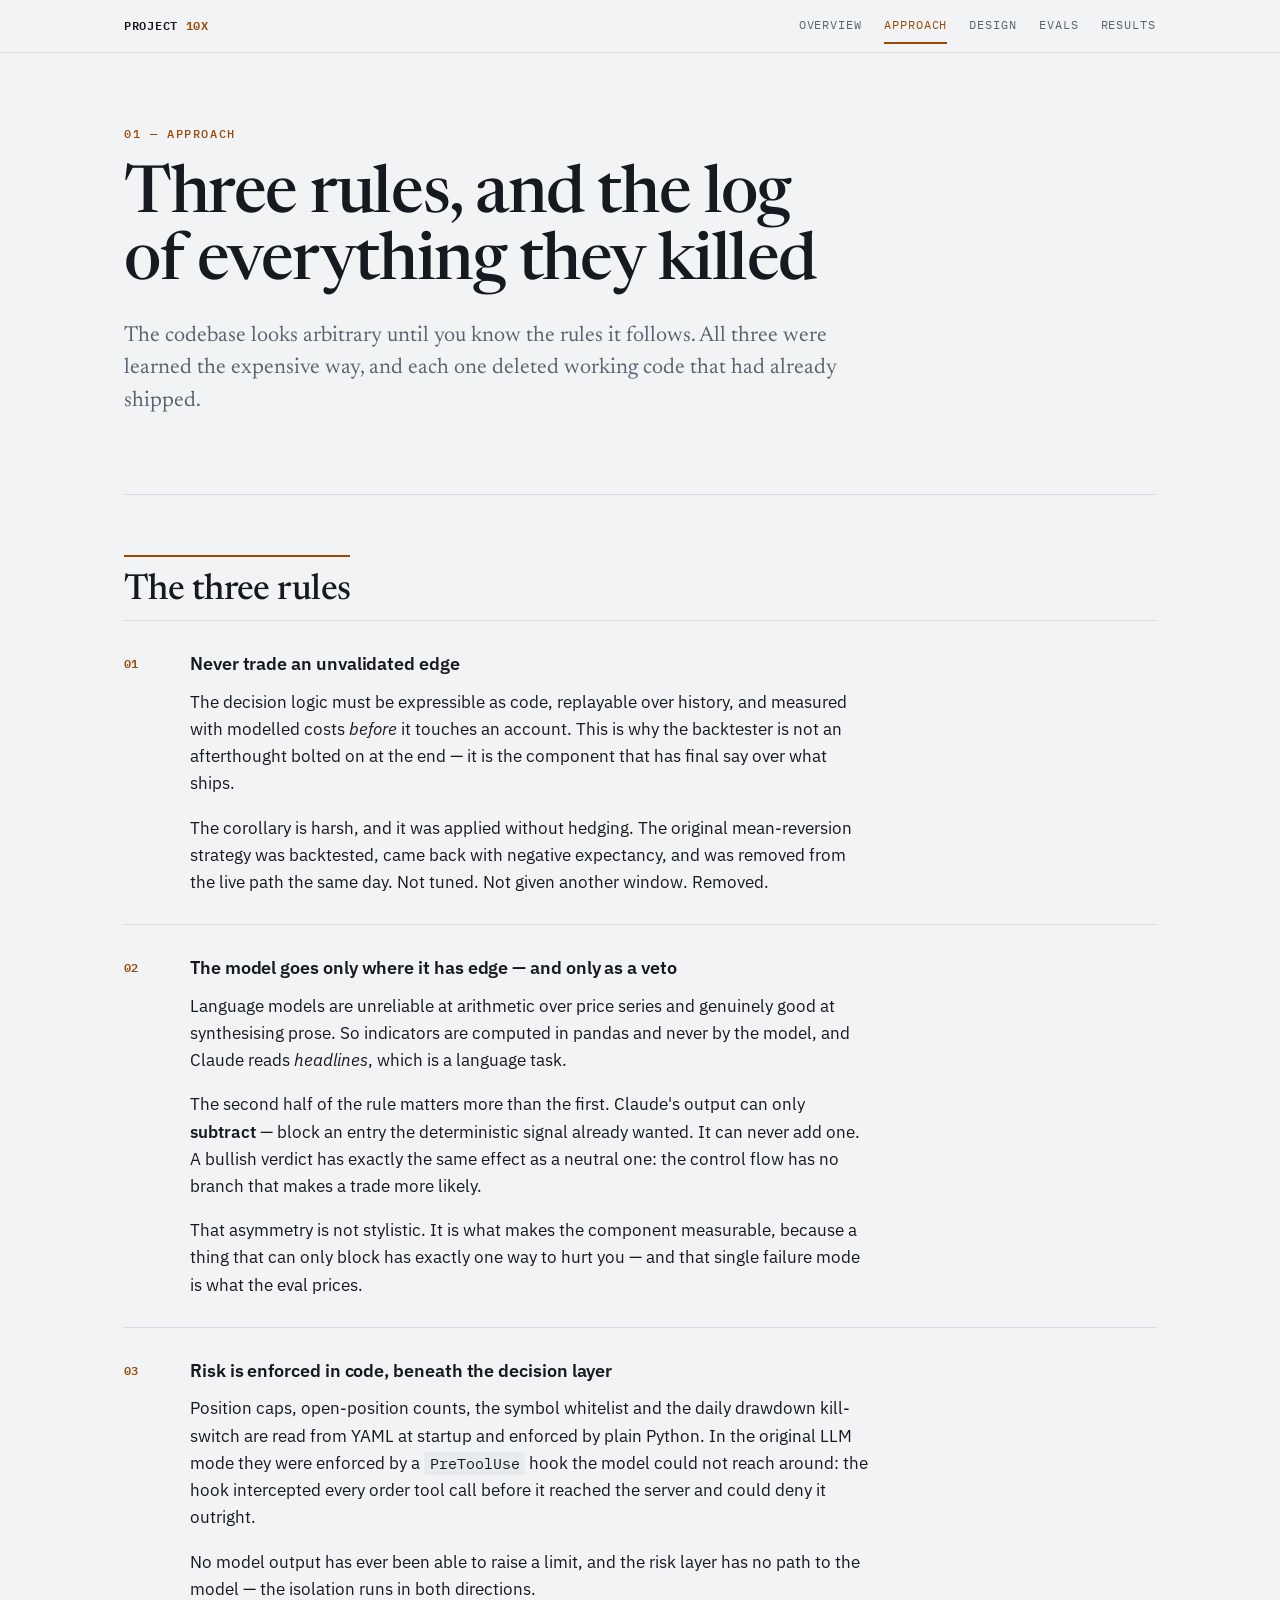
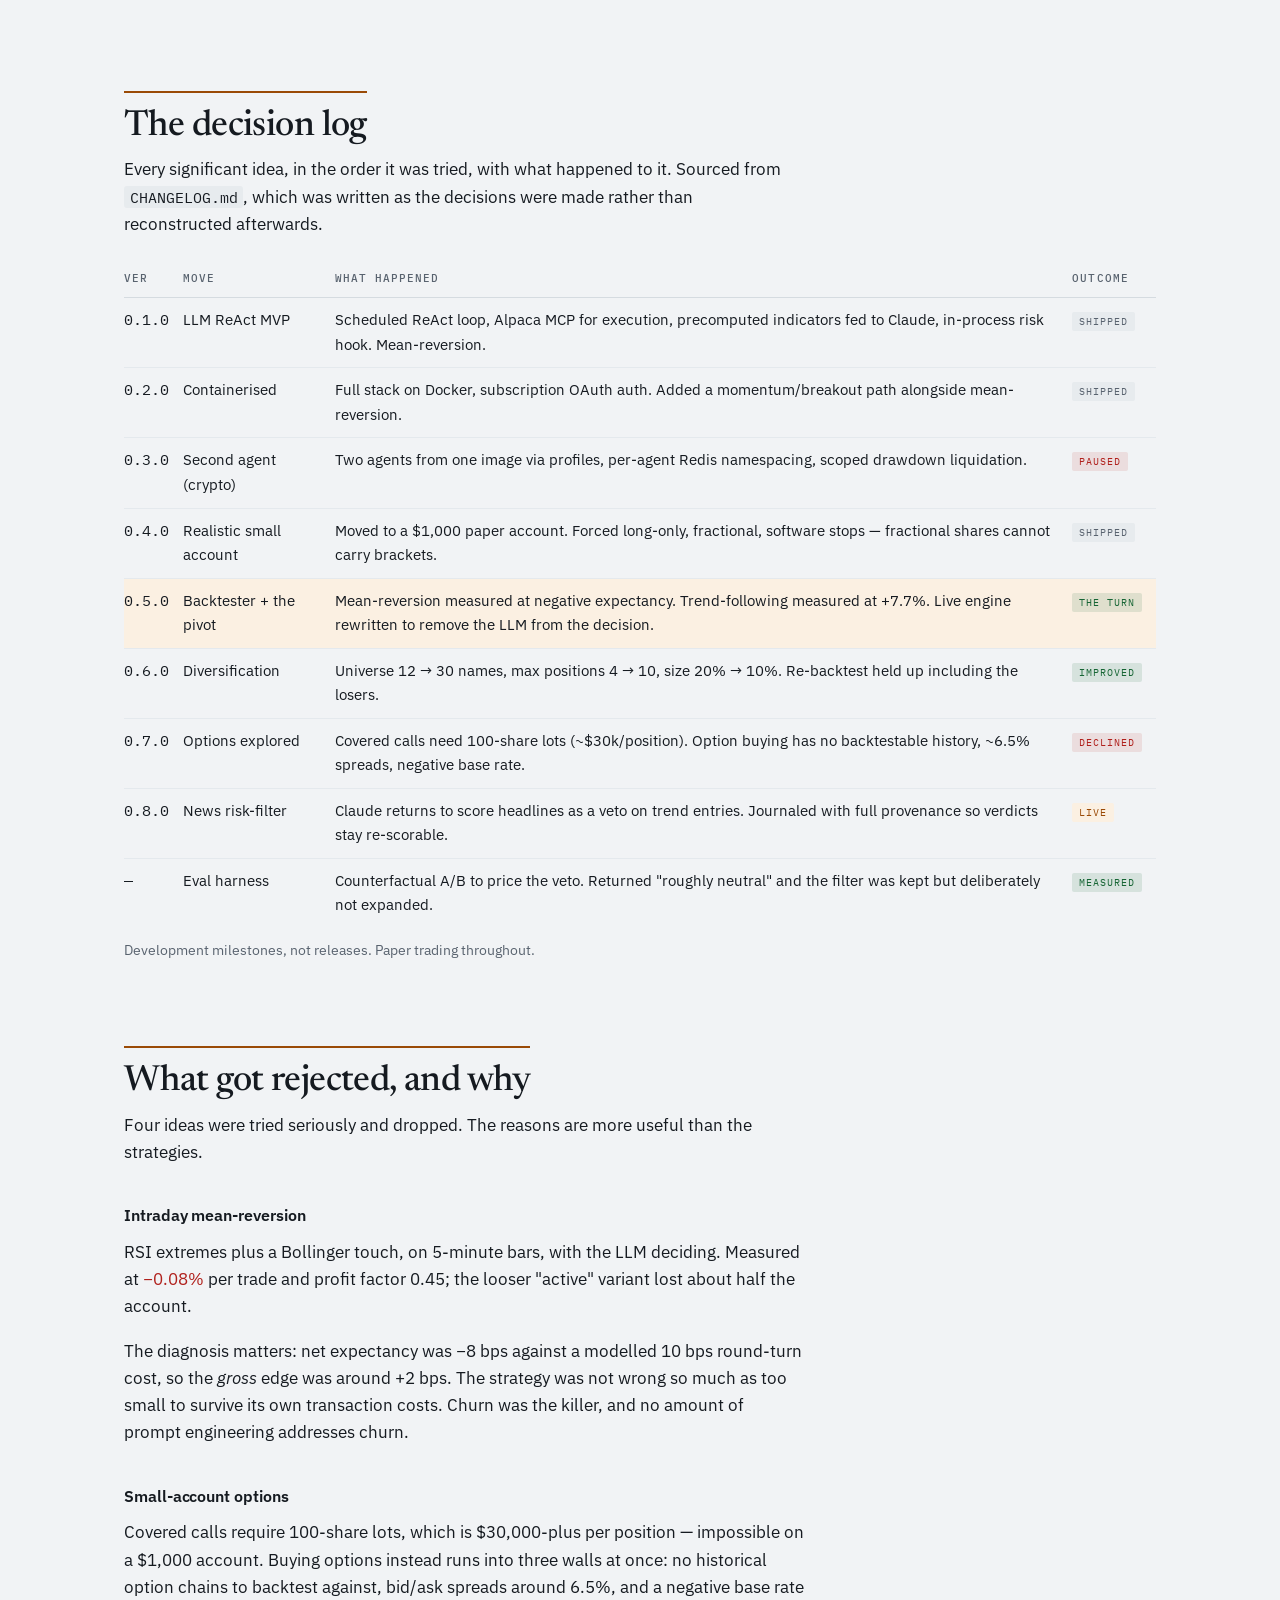
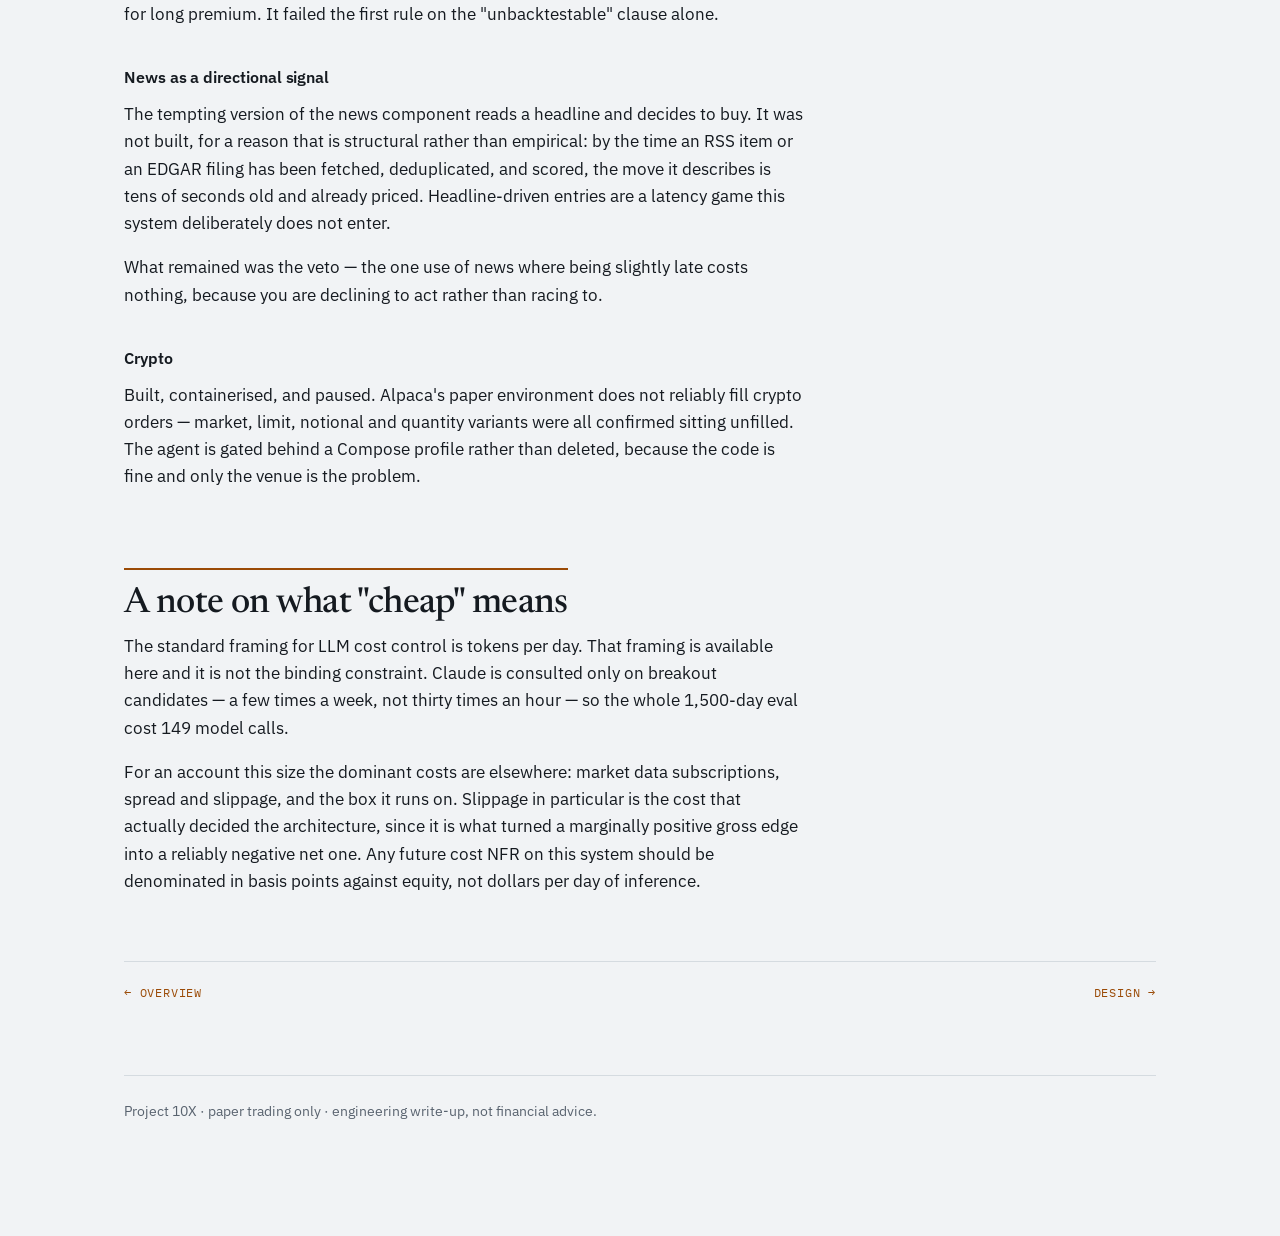
==== docs/approach.html @ 6611977e "Add eval harness for the news filter, plus a documentation site The Claude news risk-filter was the " ====
<!doctype html>
<html lang="en">
<head>
<meta charset="utf-8">
<meta name="viewport" content="width=device-width, initial-scale=1">
<title>Approach — Project 10X</title>
<meta name="description" content="The three rules the system follows, and the full decision log of what was tried and rejected.">
<link rel="preconnect" href="https://fonts.googleapis.com">
<link rel="preconnect" href="https://fonts.gstatic.com" crossorigin>
<link rel="stylesheet" href="https://fonts.googleapis.com/css2?family=IBM+Plex+Mono:wght@400;500;600&family=IBM+Plex+Sans:wght@400;500;600&family=Newsreader:opsz,wght@6..72,400;6..72,500;6..72,600&display=swap">
<link rel="stylesheet" href="assets/site.css">
</head>
<body>

<nav class="sitenav">
  <div class="sitenav-inner">
    <a class="brand" href="index.html">Project <span>10X</span></a>
    <a class="nl" href="index.html">Overview</a>
    <a class="nl" href="approach.html" aria-current="page">Approach</a>
    <a class="nl" href="design.html">Design</a>
    <a class="nl" href="evals.html">Evals</a>
    <a class="nl" href="results.html">Results</a>
  </div>
</nav>

<div class="page">

  <header class="masthead">
    <p class="eyebrow">01 — Approach</p>
    <h1>Three rules, and the log of everything they killed</h1>
    <p class="standfirst">The codebase looks arbitrary until you know the rules it follows. All
    three were learned the expensive way, and each one deleted working code that had already
    shipped.</p>
  </header>

  <section id="rules">
    <h2>The three rules</h2>

    <div class="finding">
      <div class="finding-n">01</div>
      <div>
        <h3>Never trade an unvalidated edge</h3>
        <p>The decision logic must be expressible as code, replayable over history, and measured
        with modelled costs <em>before</em> it touches an account. This is why the backtester is
        not an afterthought bolted on at the end — it is the component that has final say over
        what ships.</p>
        <p>The corollary is harsh, and it was applied without hedging. The original
        mean-reversion strategy was backtested, came back with negative expectancy, and was
        removed from the live path the same day. Not tuned. Not given another window. Removed.</p>
      </div>
    </div>

    <div class="finding">
      <div class="finding-n">02</div>
      <div>
        <h3>The model goes only where it has edge — and only as a veto</h3>
        <p>Language models are unreliable at arithmetic over price series and genuinely good at
        synthesising prose. So indicators are computed in pandas and never by the model, and
        Claude reads <em>headlines</em>, which is a language task.</p>
        <p>The second half of the rule matters more than the first. Claude's output can only
        <strong>subtract</strong> — block an entry the deterministic signal already wanted. It
        can never add one. A bullish verdict has exactly the same effect as a neutral one: the
        control flow has no branch that makes a trade more likely.</p>
        <p>That asymmetry is not stylistic. It is what makes the component measurable, because a
        thing that can only block has exactly one way to hurt you — and that single failure mode
        is what the eval prices.</p>
      </div>
    </div>

    <div class="finding">
      <div class="finding-n">03</div>
      <div>
        <h3>Risk is enforced in code, beneath the decision layer</h3>
        <p>Position caps, open-position counts, the symbol whitelist and the daily drawdown
        kill-switch are read from YAML at startup and enforced by plain Python. In the original
        LLM mode they were enforced by a <code>PreToolUse</code> hook the model could not reach
        around: the hook intercepted every order tool call before it reached the server and could
        deny it outright.</p>
        <p>No model output has ever been able to raise a limit, and the risk layer has no path
        to the model — the isolation runs in both directions.</p>
      </div>
    </div>
  </section>

  <section id="log">
    <h2>The decision log</h2>
    <div class="col">
      <p>Every significant idea, in the order it was tried, with what happened to it. Sourced
      from <code>CHANGELOG.md</code>, which was written as the decisions were made rather than
      reconstructed afterwards.</p>
    </div>

    <div class="table-wrap">
      <table>
        <caption>Development milestones, not releases. Paper trading throughout.</caption>
        <thead>
          <tr><th>Ver</th><th>Move</th><th>What happened</th><th>Outcome</th></tr>
        </thead>
        <tbody>
          <tr>
            <td class="mono">0.1.0</td>
            <td>LLM ReAct MVP</td>
            <td>Scheduled ReAct loop, Alpaca MCP for execution, precomputed indicators fed to
            Claude, in-process risk hook. Mean-reversion.</td>
            <td><span class="pill">shipped</span></td>
          </tr>
          <tr>
            <td class="mono">0.2.0</td>
            <td>Containerised</td>
            <td>Full stack on Docker, subscription OAuth auth. Added a momentum/breakout path
            alongside mean-reversion.</td>
            <td><span class="pill">shipped</span></td>
          </tr>
          <tr>
            <td class="mono">0.3.0</td>
            <td>Second agent (crypto)</td>
            <td>Two agents from one image via profiles, per-agent Redis namespacing, scoped
            drawdown liquidation.</td>
            <td><span class="pill killed">paused</span></td>
          </tr>
          <tr>
            <td class="mono">0.4.0</td>
            <td>Realistic small account</td>
            <td>Moved to a $1,000 paper account. Forced long-only, fractional, software stops —
            fractional shares cannot carry brackets.</td>
            <td><span class="pill">shipped</span></td>
          </tr>
          <tr class="hi">
            <td class="mono">0.5.0</td>
            <td>Backtester + the pivot</td>
            <td>Mean-reversion measured at negative expectancy. Trend-following measured at
            +7.7%. Live engine rewritten to remove the LLM from the decision.</td>
            <td><span class="pill ok">the turn</span></td>
          </tr>
          <tr>
            <td class="mono">0.6.0</td>
            <td>Diversification</td>
            <td>Universe 12 → 30 names, max positions 4 → 10, size 20% → 10%. Re-backtest held
            up including the losers.</td>
            <td><span class="pill ok">improved</span></td>
          </tr>
          <tr>
            <td class="mono">0.7.0</td>
            <td>Options explored</td>
            <td>Covered calls need 100-share lots (~$30k/position). Option buying has no
            backtestable history, ~6.5% spreads, negative base rate.</td>
            <td><span class="pill killed">declined</span></td>
          </tr>
          <tr>
            <td class="mono">0.8.0</td>
            <td>News risk-filter</td>
            <td>Claude returns to score headlines as a veto on trend entries. Journaled with
            full provenance so verdicts stay re-scorable.</td>
            <td><span class="pill live">live</span></td>
          </tr>
          <tr>
            <td class="mono">—</td>
            <td>Eval harness</td>
            <td>Counterfactual A/B to price the veto. Returned "roughly neutral" and the filter
            was kept but deliberately not expanded.</td>
            <td><span class="pill ok">measured</span></td>
          </tr>
        </tbody>
      </table>
    </div>
  </section>

  <section id="rejected">
    <h2>What got rejected, and why</h2>
    <div class="col">
      <p>Four ideas were tried seriously and dropped. The reasons are more useful than the
      strategies.</p>
    </div>

    <h3>Intraday mean-reversion</h3>
    <div class="col">
      <p>RSI extremes plus a Bollinger touch, on 5-minute bars, with the LLM deciding. Measured
      at <span class="num neg-t">−0.08%</span> per trade and profit factor
      <span class="num">0.45</span>; the looser "active" variant lost about half the account.</p>
      <p>The diagnosis matters: net expectancy was −8 bps against a modelled 10 bps round-turn
      cost, so the <em>gross</em> edge was around +2 bps. The strategy was not
      wrong so much as too small to survive its own transaction costs. Churn was the killer, and
      no amount of prompt engineering addresses churn.</p>
    </div>

    <h3>Small-account options</h3>
    <div class="col">
      <p>Covered calls require 100-share lots, which is $30,000-plus per position — impossible on
      a $1,000 account. Buying options instead runs into three walls at once: no historical
      option chains to backtest against, bid/ask spreads around 6.5%, and a negative base rate
      for long premium. It failed the first rule on the "unbacktestable" clause alone.</p>
    </div>

    <h3>News as a directional signal</h3>
    <div class="col">
      <p>The tempting version of the news component reads a headline and decides to buy. It was
      not built, for a reason that is structural rather than empirical: by the time an RSS item
      or an EDGAR filing has been fetched, deduplicated, and scored, the move it describes is
      tens of seconds old and already priced. Headline-driven entries are a latency game this
      system deliberately does not enter.</p>
      <p>What remained was the veto — the one use of news where being slightly late costs
      nothing, because you are declining to act rather than racing to.</p>
    </div>

    <h3>Crypto</h3>
    <div class="col">
      <p>Built, containerised, and paused. Alpaca's paper environment does not reliably fill
      crypto orders — market, limit, notional and quantity variants were all confirmed sitting
      unfilled. The agent is gated behind a Compose profile rather than deleted, because the
      code is fine and only the venue is the problem.</p>
    </div>
  </section>

  <section id="cost">
    <h2>A note on what "cheap" means</h2>
    <div class="col">
      <p>The standard framing for LLM cost control is tokens per day. That framing is available
      here and it is not the binding constraint. Claude is consulted only on breakout candidates
      — a few times a week, not thirty times an hour — so the whole 1,500-day eval cost
      <span class="num">149</span> model calls.</p>
      <p>For an account this size the dominant costs are elsewhere: market data subscriptions,
      spread and slippage, and the box it runs on. Slippage in particular is the cost that
      actually decided the architecture, since it is what turned a marginally positive gross
      edge into a reliably negative net one. Any future cost NFR on this system should be
      denominated in basis points against equity, not dollars per day of inference.</p>
    </div>
  </section>

  <div class="pager">
    <a href="index.html">← Overview</a>
    <a href="design.html">Design →</a>
  </div>

  <footer>
    <p>Project 10X · paper trading only · engineering write-up, not financial advice.</p>
  </footer>

</div>
</body>
</html>
---- docs/assets/site.css ----
/* ---- tokens: light is the base set; both dark paths only redefine ---- */
  :root {
    --bg:        #F1F3F5;
    --surface:   #FFFFFF;
    --surface-2: #E7EBEE;
    --text:      #151A20;
    --muted:     #59636F;
    --line:      #D5DBE0;
    --line-soft: #E4E9ED;
    --accent:    #9A4A06;
    --accent-bg: #FBF0E2;
    --pos:       #166534;
    --neg:       #B0201C;
    --shadow:    0 1px 2px rgba(21, 26, 32, .05), 0 8px 24px rgba(21, 26, 32, .05);

    --serif: "Newsreader", ui-serif, Georgia, serif;
    --sans:  "IBM Plex Sans", ui-sans-serif, system-ui, -apple-system, sans-serif;
    --mono:  "IBM Plex Mono", ui-monospace, SFMono-Regular, Menlo, monospace;

    --measure: 68ch;
    --wide: 1080px;
  }
  @media (prefers-color-scheme: dark) {
    :root:not([data-theme="light"]) {
      --bg:        #0F1317;
      --surface:   #161B21;
      --surface-2: #1E252C;
      --text:      #E5EAEF;
      --muted:     #94A0AC;
      --line:      #293138;
      --line-soft: #212930;
      --accent:    #EFA53A;
      --accent-bg: #241B0E;
      --pos:       #4ADE80;
      --neg:       #F87171;
      --shadow:    0 1px 2px rgba(0, 0, 0, .4), 0 8px 24px rgba(0, 0, 0, .3);
    }
  }
  :root[data-theme="dark"] {
    --bg:        #0F1317;
    --surface:   #161B21;
    --surface-2: #1E252C;
    --text:      #E5EAEF;
    --muted:     #94A0AC;
    --line:      #293138;
    --line-soft: #212930;
    --accent:    #EFA53A;
    --accent-bg: #241B0E;
    --pos:       #4ADE80;
    --neg:       #F87171;
    --shadow:    0 1px 2px rgba(0, 0, 0, .4), 0 8px 24px rgba(0, 0, 0, .3);
  }

  *, *::before, *::after { box-sizing: border-box; }

  body {
    margin: 0;
    background: var(--bg);
    color: var(--text);
    font-family: var(--sans);
    font-size: 16.5px;
    line-height: 1.65;
    -webkit-font-smoothing: antialiased;
  }

  .page {
    max-width: var(--wide);
    margin: 0 auto;
    padding: 0 24px 96px;
  }

  /* prose column inside the wide track */
  .col { max-width: var(--measure); }

  /* ---------------- masthead ---------------- */
  .masthead {
    padding: 72px 0 40px;
    border-bottom: 1px solid var(--line);
  }
  .eyebrow {
    font-family: var(--mono);
    font-size: 11.5px;
    font-weight: 500;
    letter-spacing: .14em;
    text-transform: uppercase;
    color: var(--accent);
    margin: 0 0 20px;
  }
  h1 {
    font-family: var(--serif);
    font-weight: 500;
    font-size: clamp(2.6rem, 6vw, 4.1rem);
    line-height: 1.02;
    letter-spacing: -.022em;
    text-wrap: balance;
    margin: 0 0 22px;
  }
  .standfirst {
    font-family: var(--serif);
    font-size: clamp(1.12rem, 2.1vw, 1.36rem);
    line-height: 1.5;
    color: var(--muted);
    max-width: 60ch;
    margin: 0 0 36px;
  }

  .facts {
    display: flex;
    flex-wrap: wrap;
    gap: 0;
    border: 1px solid var(--line);
    border-radius: 3px;
    background: var(--surface);
    overflow: hidden;
  }
  .fact {
    flex: 1 1 150px;
    padding: 14px 18px;
    border-right: 1px solid var(--line-soft);
  }
  .fact:last-child { border-right: 0; }
  .fact dt {
    font-family: var(--mono);
    font-size: 10.5px;
    letter-spacing: .1em;
    text-transform: uppercase;
    color: var(--muted);
    margin: 0 0 4px;
  }
  .fact dd {
    margin: 0;
    font-family: var(--mono);
    font-size: 1.02rem;
    font-weight: 500;
    font-variant-numeric: tabular-nums;
  }

  /* ---------------- sections ---------------- */
  section { padding-top: 60px; }

  h2 {
    font-family: var(--serif);
    font-weight: 500;
    font-size: clamp(1.7rem, 3.3vw, 2.25rem);
    line-height: 1.15;
    letter-spacing: -.016em;
    text-wrap: balance;
    margin: 0 0 8px;
    padding-top: 14px;
    border-top: 2px solid var(--accent);
    display: inline-block;
  }
  h3 {
    font-family: var(--sans);
    font-weight: 600;
    font-size: 1.02rem;
    letter-spacing: -.004em;
    margin: 36px 0 10px;
  }
  h4 {
    font-family: var(--mono);
    font-weight: 500;
    font-size: 11.5px;
    letter-spacing: .12em;
    text-transform: uppercase;
    color: var(--muted);
    margin: 30px 0 10px;
  }

  p { margin: 0 0 17px; max-width: var(--measure); }
  ul, ol { max-width: var(--measure); padding-left: 1.2em; margin: 0 0 17px; }
  li { margin-bottom: 8px; }
  li::marker { color: var(--muted); }

  a { color: var(--accent); text-underline-offset: 3px; }
  a:focus-visible, summary:focus-visible {
    outline: 2px solid var(--accent);
    outline-offset: 3px;
    border-radius: 2px;
  }

  strong { font-weight: 600; }
  code {
    font-family: var(--mono);
    font-size: .88em;
    background: var(--surface-2);
    padding: .12em .38em;
    border-radius: 3px;
    word-break: break-word;
  }
  .num { font-variant-numeric: tabular-nums; }

  /* ---------------- callout ---------------- */
  .note {
    border: 1px solid var(--line);
    border-left: 3px solid var(--accent);
    background: var(--surface);
    border-radius: 0 3px 3px 0;
    padding: 18px 22px;
    margin: 26px 0;
    max-width: var(--measure);
  }
  .note p:last-child { margin-bottom: 0; }
  .note .label {
    font-family: var(--mono);
    font-size: 10.5px;
    letter-spacing: .12em;
    text-transform: uppercase;
    color: var(--accent);
    display: block;
    margin-bottom: 7px;
  }

  /* ---------------- code ---------------- */
  .code {
    background: var(--surface);
    border: 1px solid var(--line);
    border-radius: 3px;
    padding: 16px 18px;
    margin: 20px 0 24px;
    overflow-x: auto;
    box-shadow: var(--shadow);
  }
  .code pre {
    margin: 0;
    font-family: var(--mono);
    font-size: 12.9px;
    line-height: 1.72;
    white-space: pre;
  }
  .code.wide { max-width: none; }
  .c-dim  { color: var(--muted); }
  .c-acc  { color: var(--accent); }
  .c-pos  { color: var(--pos); }
  .c-neg  { color: var(--neg); }
  .c-str  { font-weight: 500; }

  /* ---------------- tables ---------------- */
  .table-wrap { overflow-x: auto; margin: 22px 0 26px; }
  table {
    border-collapse: collapse;
    width: 100%;
    min-width: 520px;
    font-size: .93rem;
  }
  caption {
    caption-side: bottom;
    text-align: left;
    color: var(--muted);
    font-size: .85rem;
    padding-top: 12px;
    line-height: 1.5;
  }
  th, td {
    text-align: left;
    padding: 10px 14px 10px 0;
    border-bottom: 1px solid var(--line-soft);
    vertical-align: top;
  }
  thead th {
    font-family: var(--mono);
    font-size: 10.5px;
    letter-spacing: .1em;
    text-transform: uppercase;
    color: var(--muted);
    font-weight: 500;
    border-bottom: 1px solid var(--line);
    white-space: nowrap;
  }
  tbody tr:last-child td { border-bottom: 0; }
  td.mono, th.mono { font-family: var(--mono); font-variant-numeric: tabular-nums; }
  td.n { text-align: right; padding-right: 20px; font-family: var(--mono); font-variant-numeric: tabular-nums; }

  /* ---------------- figures ---------------- */
  /* diagram accent: driven by tokens via classes, because var() inside an SVG
     presentation attribute is not reliably supported across engines */
  .dg-a-f { fill: var(--accent); }
  .dg-a-s { stroke: var(--accent); }

  figure { margin: 30px 0 34px; max-width: none; }
  figure svg { display: block; width: 100%; max-width: 100%; height: auto; color: var(--text); }
  .svg-frame {
    background: var(--surface);
    border: 1px solid var(--line);
    border-radius: 3px;
    padding: 22px 20px;
    overflow-x: auto;
    box-shadow: var(--shadow);
  }
  figcaption {
    color: var(--muted);
    font-size: .875rem;
    line-height: 1.55;
    margin-top: 12px;
    max-width: 76ch;
  }

  /* ---------------- numbered findings ---------------- */
  .finding {
    display: grid;
    grid-template-columns: 46px 1fr;
    gap: 0 20px;
    padding: 28px 0;
    border-top: 1px solid var(--line);
  }
  .finding-n {
    font-family: var(--mono);
    font-size: 12px;
    font-weight: 600;
    color: var(--accent);
    padding-top: 5px;
    font-variant-numeric: tabular-nums;
  }
  .finding h3 { margin-top: 0; font-size: 1.12rem; }
  .finding > div > p:last-child { margin-bottom: 0; }

  .swing {
    display: flex;
    flex-wrap: wrap;
    gap: 8px 28px;
    font-family: var(--mono);
    font-size: .84rem;
    font-variant-numeric: tabular-nums;
    padding: 12px 0 4px;
    color: var(--muted);
  }
  .swing b { color: var(--text); font-weight: 500; }

  /* ---------------- file map ---------------- */
  .files { border-top: 1px solid var(--line); }
  .file-row {
    display: grid;
    grid-template-columns: minmax(210px, 300px) 1fr;
    gap: 4px 24px;
    padding: 13px 0;
    border-bottom: 1px solid var(--line-soft);
    align-items: baseline;
  }
  .file-row code {
    background: none;
    padding: 0;
    font-size: .85rem;
    font-weight: 500;
    color: var(--text);
  }
  .file-row span { color: var(--muted); font-size: .92rem; }
  .tag {
    font-family: var(--mono);
    font-size: 9.5px;
    letter-spacing: .1em;
    text-transform: uppercase;
    padding: 2px 6px;
    border-radius: 2px;
    background: var(--accent-bg);
    color: var(--accent);
    margin-left: 8px;
    white-space: nowrap;
  }

  footer {
    margin-top: 72px;
    padding-top: 24px;
    border-top: 1px solid var(--line);
    color: var(--muted);
    font-size: .875rem;
  }

  @media (max-width: 620px) {
    .finding { grid-template-columns: 1fr; gap: 4px; }
    .file-row { grid-template-columns: 1fr; }
    .fact { flex-basis: 50%; border-bottom: 1px solid var(--line-soft); }
  }
  @media (prefers-reduced-motion: reduce) {
    * { animation: none !important; transition: none !important; }
  }

/* =====================================================================
   Site additions — navigation, hero metrics, cards, verdicts.
   Everything above this line is the original `earning-the-veto` system,
   kept verbatim so the essay and the site render as one artefact.
   ===================================================================== */

/* ---------------- site nav ---------------- */
.sitenav {
  position: sticky;
  top: 0;
  z-index: 20;
  background: color-mix(in srgb, var(--bg) 88%, transparent);
  backdrop-filter: blur(8px);
  border-bottom: 1px solid var(--line);
}
.sitenav-inner {
  max-width: var(--wide);
  margin: 0 auto;
  padding: 0 24px;
  display: flex;
  flex-wrap: wrap;
  align-items: center;
  gap: 4px 22px;
  min-height: 52px;
}
.sitenav .brand {
  font-family: var(--mono);
  font-size: 12px;
  font-weight: 600;
  letter-spacing: .06em;
  text-transform: uppercase;
  color: var(--text);
  text-decoration: none;
  margin-right: auto;
  padding: 8px 0;
}
.sitenav .brand span { color: var(--accent); }
.sitenav a.nl {
  font-family: var(--mono);
  font-size: 11.5px;
  letter-spacing: .08em;
  text-transform: uppercase;
  color: var(--muted);
  text-decoration: none;
  padding: 8px 0;
  border-bottom: 2px solid transparent;
}
.sitenav a.nl:hover { color: var(--text); }
.sitenav a.nl[aria-current="page"] {
  color: var(--accent);
  border-bottom-color: var(--accent);
}

/* ---------------- hero KPI strip ---------------- */
.kpis {
  display: grid;
  grid-template-columns: repeat(auto-fit, minmax(158px, 1fr));
  border: 1px solid var(--line);
  border-radius: 3px;
  background: var(--surface);
  overflow: hidden;
  margin: 34px 0 8px;
  box-shadow: var(--shadow);
}
.kpi {
  padding: 18px 20px;
  border-right: 1px solid var(--line-soft);
  border-bottom: 1px solid var(--line-soft);
}
.kpi .k {
  font-family: var(--mono);
  font-size: 10.5px;
  letter-spacing: .1em;
  text-transform: uppercase;
  color: var(--muted);
  margin-bottom: 6px;
}
.kpi .v {
  font-family: var(--mono);
  font-size: 1.5rem;
  font-weight: 500;
  letter-spacing: -.02em;
  font-variant-numeric: tabular-nums;
  line-height: 1.1;
}
.kpi .s { font-size: .82rem; color: var(--muted); margin-top: 5px; line-height: 1.45; }
.kpi .v.pos { color: var(--pos); }
.kpi .v.neg { color: var(--neg); }

/* ---------------- card grid ---------------- */
.cards {
  display: grid;
  grid-template-columns: repeat(auto-fit, minmax(268px, 1fr));
  gap: 18px;
  margin: 28px 0 30px;
}
.card {
  border: 1px solid var(--line);
  border-radius: 3px;
  background: var(--surface);
  padding: 22px 22px 20px;
  box-shadow: var(--shadow);
}
.card h3 { margin: 0 0 9px; font-size: 1.04rem; }
.card p { margin: 0 0 10px; max-width: none; font-size: .94rem; }
.card p:last-child { margin-bottom: 0; }
.card .k {
  font-family: var(--mono);
  font-size: 10.5px;
  letter-spacing: .1em;
  text-transform: uppercase;
  color: var(--accent);
  margin-bottom: 10px;
}
a.card { text-decoration: none; color: inherit; display: block; }
a.card:hover { border-color: var(--accent); }
a.card .more {
  font-family: var(--mono);
  font-size: 11px;
  letter-spacing: .08em;
  text-transform: uppercase;
  color: var(--accent);
  margin-top: 12px;
  display: block;
}

/* ---------------- verdict block ---------------- */
.verdict {
  border: 1px solid var(--line);
  border-radius: 3px;
  background: var(--surface);
  padding: 22px 24px;
  margin: 26px 0;
  max-width: var(--measure);
  box-shadow: var(--shadow);
}
.verdict .label {
  font-family: var(--mono);
  font-size: 10.5px;
  letter-spacing: .12em;
  text-transform: uppercase;
  display: block;
  margin-bottom: 9px;
}
.verdict.yes { border-left: 3px solid var(--pos); }
.verdict.yes .label { color: var(--pos); }
.verdict.no { border-left: 3px solid var(--neg); }
.verdict.no .label { color: var(--neg); }
.verdict.meh { border-left: 3px solid var(--muted); }
.verdict.meh .label { color: var(--muted); }
.verdict p:last-child { margin-bottom: 0; }

/* ---------------- inline status pills ---------------- */
.pill {
  font-family: var(--mono);
  font-size: 9.5px;
  letter-spacing: .1em;
  text-transform: uppercase;
  padding: 3px 7px;
  border-radius: 2px;
  white-space: nowrap;
  background: var(--surface-2);
  color: var(--muted);
}
.pill.live { background: var(--accent-bg); color: var(--accent); }
.pill.killed { color: var(--neg); background: color-mix(in srgb, var(--neg) 10%, transparent); }
.pill.ok { color: var(--pos); background: color-mix(in srgb, var(--pos) 12%, transparent); }

/* ---------------- table emphasis ---------------- */
td.pos, .pos-t { color: var(--pos); }
td.neg, .neg-t { color: var(--neg); }
tbody tr.hi td { background: var(--accent-bg); }

/* ---------------- prev/next ---------------- */
.pager {
  display: flex;
  flex-wrap: wrap;
  gap: 14px;
  justify-content: space-between;
  margin-top: 66px;
  padding-top: 22px;
  border-top: 1px solid var(--line);
}
.pager a {
  font-family: var(--mono);
  font-size: 11.5px;
  letter-spacing: .07em;
  text-transform: uppercase;
  text-decoration: none;
}
.pager a:hover { text-decoration: underline; }

/* ---------------- table of contents ---------------- */
.toc {
  border: 1px solid var(--line);
  border-radius: 3px;
  background: var(--surface);
  padding: 20px 24px;
  margin: 30px 0 10px;
  max-width: var(--measure);
}
.toc .k {
  font-family: var(--mono);
  font-size: 10.5px;
  letter-spacing: .12em;
  text-transform: uppercase;
  color: var(--muted);
  margin-bottom: 12px;
}
.toc ol { margin: 0; padding-left: 1.3em; }
.toc li { margin-bottom: 6px; }
.toc a { text-decoration: none; }
.toc a:hover { text-decoration: underline; }

@media (max-width: 620px) {
  .sitenav-inner { gap: 0 16px; }
  .kpi { border-right: 0; }
}
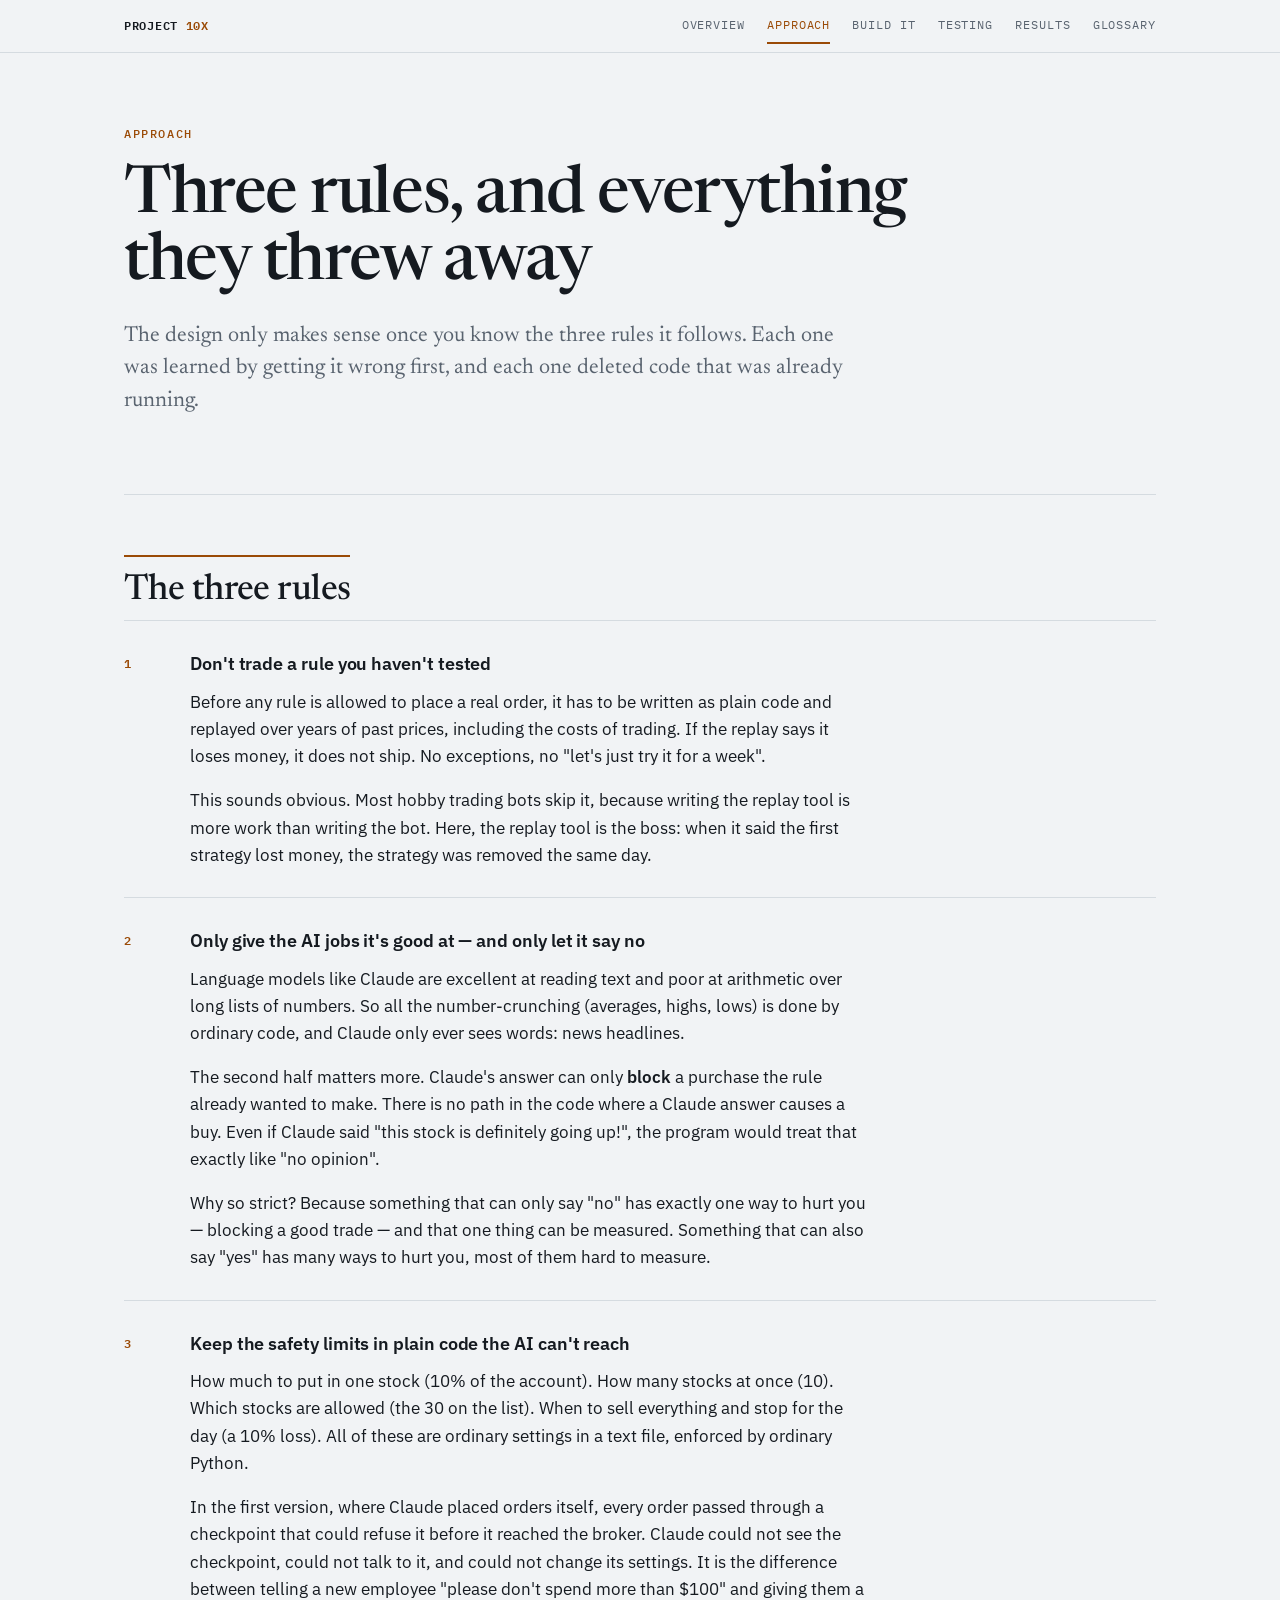
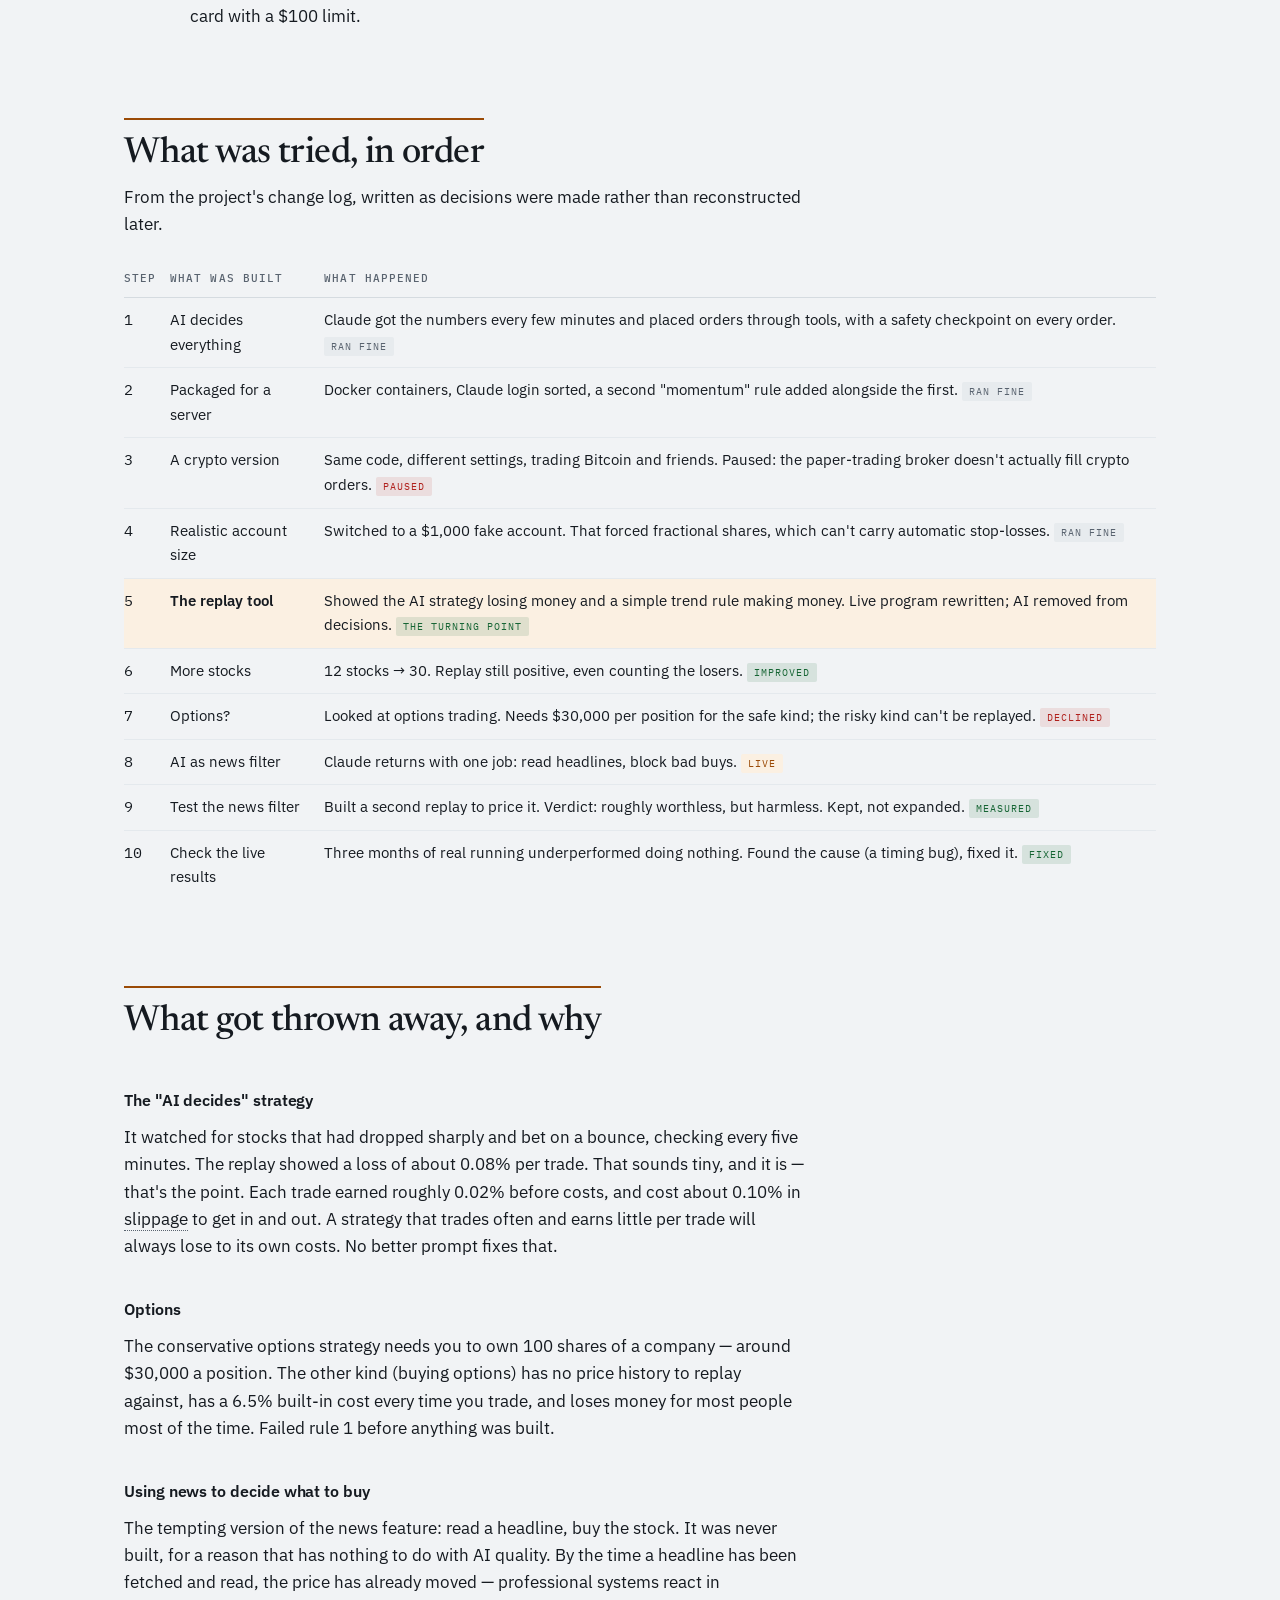
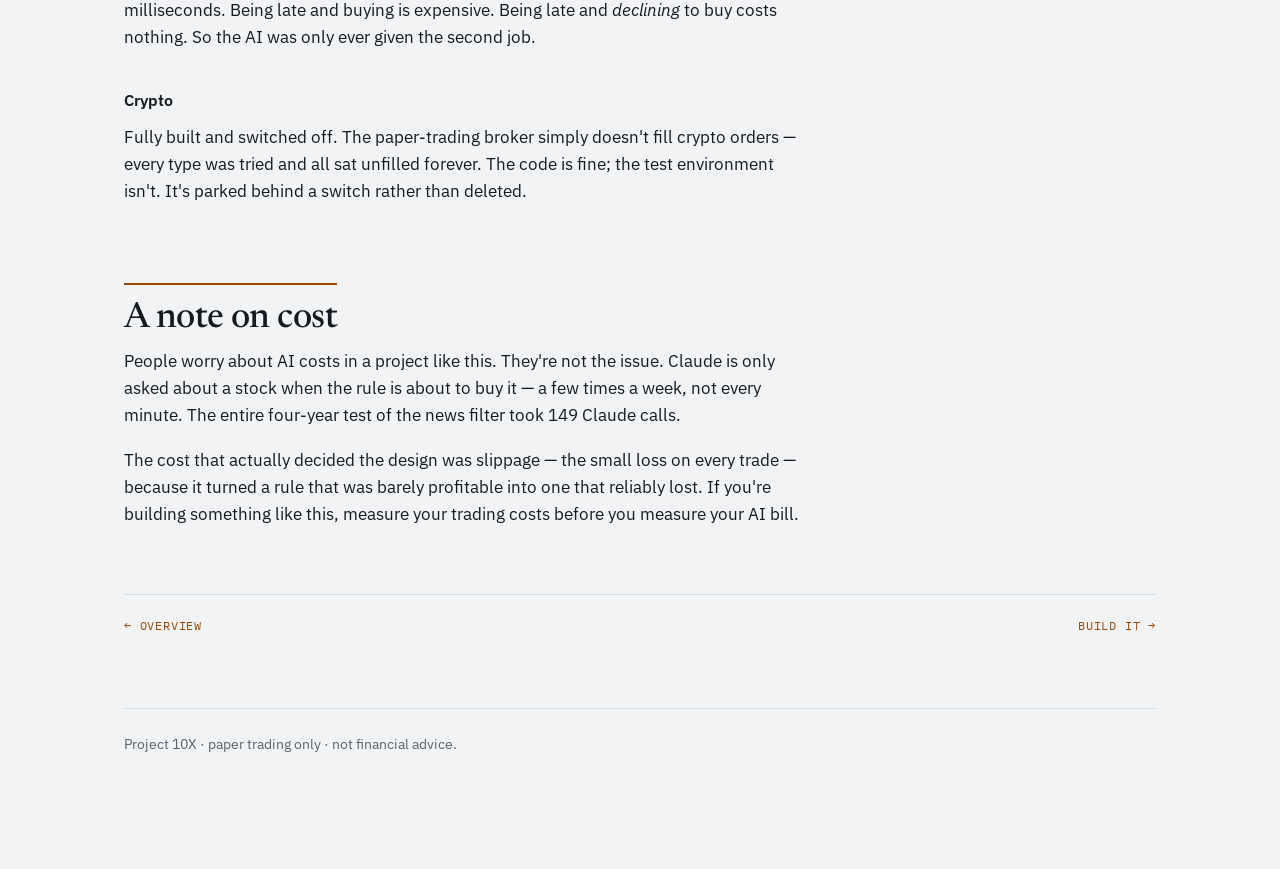
==== commit 4dc8c692: "docs: rewrite the site in plain language, add a step-by-step build guide The previous pages read as " ====
--- a/docs/approach.html
+++ b/docs/approach.html
@@ -4,237 +4,120 @@
 <meta charset="utf-8">
 <meta name="viewport" content="width=device-width, initial-scale=1">
 <title>Approach — Project 10X</title>
-<meta name="description" content="The three rules the system follows, and the full decision log of what was tried and rejected.">
+<meta name="description" content="The three rules the trading bot follows, and everything that was tried and thrown away — explained simply.">
 <link rel="preconnect" href="https://fonts.googleapis.com">
 <link rel="preconnect" href="https://fonts.gstatic.com" crossorigin>
 <link rel="stylesheet" href="https://fonts.googleapis.com/css2?family=IBM+Plex+Mono:wght@400;500;600&family=IBM+Plex+Sans:wght@400;500;600&family=Newsreader:opsz,wght@6..72,400;6..72,500;6..72,600&display=swap">
 <link rel="stylesheet" href="assets/site.css">
 </head>
 <body>
-
-<nav class="sitenav">
-  <div class="sitenav-inner">
-    <a class="brand" href="index.html">Project <span>10X</span></a>
-    <a class="nl" href="index.html">Overview</a>
-    <a class="nl" href="approach.html" aria-current="page">Approach</a>
-    <a class="nl" href="design.html">Design</a>
-    <a class="nl" href="evals.html">Evals</a>
-    <a class="nl" href="results.html">Results</a>
-  </div>
-</nav>
-
+<nav class="sitenav"><div class="sitenav-inner">
+  <a class="brand" href="index.html">Project <span>10X</span></a>
+  <a class="nl" href="index.html">Overview</a>
+  <a class="nl" href="approach.html" aria-current="page">Approach</a>
+  <a class="nl" href="design.html">Build it</a>
+  <a class="nl" href="evals.html">Testing</a>
+  <a class="nl" href="results.html">Results</a>
+  <a class="nl" href="glossary.html">Glossary</a>
+</div></nav>
 <div class="page">
 
   <header class="masthead">
-    <p class="eyebrow">01 — Approach</p>
-    <h1>Three rules, and the log of everything they killed</h1>
-    <p class="standfirst">The codebase looks arbitrary until you know the rules it follows. All
-    three were learned the expensive way, and each one deleted working code that had already
-    shipped.</p>
+    <p class="eyebrow">Approach</p>
+    <h1>Three rules, and everything they threw away</h1>
+    <p class="standfirst">The design only makes sense once you know the three rules it follows. Each one was learned by getting it wrong first, and each one deleted code that was already running.</p>
   </header>
 
   <section id="rules">
     <h2>The three rules</h2>
 
     <div class="finding">
-      <div class="finding-n">01</div>
+      <div class="finding-n">1</div>
       <div>
-        <h3>Never trade an unvalidated edge</h3>
-        <p>The decision logic must be expressible as code, replayable over history, and measured
-        with modelled costs <em>before</em> it touches an account. This is why the backtester is
-        not an afterthought bolted on at the end — it is the component that has final say over
-        what ships.</p>
-        <p>The corollary is harsh, and it was applied without hedging. The original
-        mean-reversion strategy was backtested, came back with negative expectancy, and was
-        removed from the live path the same day. Not tuned. Not given another window. Removed.</p>
+        <h3>Don't trade a rule you haven't tested</h3>
+        <p>Before any rule is allowed to place a real order, it has to be written as plain code and replayed over years of past prices, including the costs of trading. If the replay says it loses money, it does not ship. No exceptions, no "let's just try it for a week".</p>
+        <p>This sounds obvious. Most hobby trading bots skip it, because writing the replay tool is more work than writing the bot. Here, the replay tool is the boss: when it said the first strategy lost money, the strategy was removed the same day.</p>
       </div>
     </div>
 
     <div class="finding">
-      <div class="finding-n">02</div>
+      <div class="finding-n">2</div>
       <div>
-        <h3>The model goes only where it has edge — and only as a veto</h3>
-        <p>Language models are unreliable at arithmetic over price series and genuinely good at
-        synthesising prose. So indicators are computed in pandas and never by the model, and
-        Claude reads <em>headlines</em>, which is a language task.</p>
-        <p>The second half of the rule matters more than the first. Claude's output can only
-        <strong>subtract</strong> — block an entry the deterministic signal already wanted. It
-        can never add one. A bullish verdict has exactly the same effect as a neutral one: the
-        control flow has no branch that makes a trade more likely.</p>
-        <p>That asymmetry is not stylistic. It is what makes the component measurable, because a
-        thing that can only block has exactly one way to hurt you — and that single failure mode
-        is what the eval prices.</p>
+        <h3>Only give the AI jobs it's good at — and only let it say no</h3>
+        <p>Language models like Claude are excellent at reading text and poor at arithmetic over long lists of numbers. So all the number-crunching (averages, highs, lows) is done by ordinary code, and Claude only ever sees words: news headlines.</p>
+        <p>The second half matters more. Claude's answer can only <strong>block</strong> a purchase the rule already wanted to make. There is no path in the code where a Claude answer causes a buy. Even if Claude said "this stock is definitely going up!", the program would treat that exactly like "no opinion".</p>
+        <p>Why so strict? Because something that can only say "no" has exactly one way to hurt you — blocking a good trade — and that one thing can be measured. Something that can also say "yes" has many ways to hurt you, most of them hard to measure.</p>
       </div>
     </div>
 
     <div class="finding">
-      <div class="finding-n">03</div>
+      <div class="finding-n">3</div>
       <div>
-        <h3>Risk is enforced in code, beneath the decision layer</h3>
-        <p>Position caps, open-position counts, the symbol whitelist and the daily drawdown
-        kill-switch are read from YAML at startup and enforced by plain Python. In the original
-        LLM mode they were enforced by a <code>PreToolUse</code> hook the model could not reach
-        around: the hook intercepted every order tool call before it reached the server and could
-        deny it outright.</p>
-        <p>No model output has ever been able to raise a limit, and the risk layer has no path
-        to the model — the isolation runs in both directions.</p>
+        <h3>Keep the safety limits in plain code the AI can't reach</h3>
+        <p>How much to put in one stock (10% of the account). How many stocks at once (10). Which stocks are allowed (the 30 on the list). When to sell everything and stop for the day (a 10% loss). All of these are ordinary settings in a text file, enforced by ordinary Python.</p>
+        <p>In the first version, where Claude placed orders itself, every order passed through a checkpoint that could refuse it before it reached the broker. Claude could not see the checkpoint, could not talk to it, and could not change its settings. It is the difference between telling a new employee "please don't spend more than $100" and giving them a card with a $100 limit.</p>
       </div>
     </div>
   </section>
 
   <section id="log">
-    <h2>The decision log</h2>
+    <h2>What was tried, in order</h2>
     <div class="col">
-      <p>Every significant idea, in the order it was tried, with what happened to it. Sourced
-      from <code>CHANGELOG.md</code>, which was written as the decisions were made rather than
-      reconstructed afterwards.</p>
+      <p>From the project's change log, written as decisions were made rather than reconstructed later.</p>
     </div>
-
     <div class="table-wrap">
       <table>
-        <caption>Development milestones, not releases. Paper trading throughout.</caption>
-        <thead>
-          <tr><th>Ver</th><th>Move</th><th>What happened</th><th>Outcome</th></tr>
-        </thead>
+        <thead><tr><th>Step</th><th>What was built</th><th>What happened</th></tr></thead>
         <tbody>
-          <tr>
-            <td class="mono">0.1.0</td>
-            <td>LLM ReAct MVP</td>
-            <td>Scheduled ReAct loop, Alpaca MCP for execution, precomputed indicators fed to
-            Claude, in-process risk hook. Mean-reversion.</td>
-            <td><span class="pill">shipped</span></td>
-          </tr>
-          <tr>
-            <td class="mono">0.2.0</td>
-            <td>Containerised</td>
-            <td>Full stack on Docker, subscription OAuth auth. Added a momentum/breakout path
-            alongside mean-reversion.</td>
-            <td><span class="pill">shipped</span></td>
-          </tr>
-          <tr>
-            <td class="mono">0.3.0</td>
-            <td>Second agent (crypto)</td>
-            <td>Two agents from one image via profiles, per-agent Redis namespacing, scoped
-            drawdown liquidation.</td>
-            <td><span class="pill killed">paused</span></td>
-          </tr>
-          <tr>
-            <td class="mono">0.4.0</td>
-            <td>Realistic small account</td>
-            <td>Moved to a $1,000 paper account. Forced long-only, fractional, software stops —
-            fractional shares cannot carry brackets.</td>
-            <td><span class="pill">shipped</span></td>
-          </tr>
-          <tr class="hi">
-            <td class="mono">0.5.0</td>
-            <td>Backtester + the pivot</td>
-            <td>Mean-reversion measured at negative expectancy. Trend-following measured at
-            +7.7%. Live engine rewritten to remove the LLM from the decision.</td>
-            <td><span class="pill ok">the turn</span></td>
-          </tr>
-          <tr>
-            <td class="mono">0.6.0</td>
-            <td>Diversification</td>
-            <td>Universe 12 → 30 names, max positions 4 → 10, size 20% → 10%. Re-backtest held
-            up including the losers.</td>
-            <td><span class="pill ok">improved</span></td>
-          </tr>
-          <tr>
-            <td class="mono">0.7.0</td>
-            <td>Options explored</td>
-            <td>Covered calls need 100-share lots (~$30k/position). Option buying has no
-            backtestable history, ~6.5% spreads, negative base rate.</td>
-            <td><span class="pill killed">declined</span></td>
-          </tr>
-          <tr>
-            <td class="mono">0.8.0</td>
-            <td>News risk-filter</td>
-            <td>Claude returns to score headlines as a veto on trend entries. Journaled with
-            full provenance so verdicts stay re-scorable.</td>
-            <td><span class="pill live">live</span></td>
-          </tr>
-          <tr>
-            <td class="mono">—</td>
-            <td>Eval harness</td>
-            <td>Counterfactual A/B to price the veto. Returned "roughly neutral" and the filter
-            was kept but deliberately not expanded.</td>
-            <td><span class="pill ok">measured</span></td>
-          </tr>
+          <tr><td class="mono">1</td><td>AI decides everything</td><td>Claude got the numbers every few minutes and placed orders through tools, with a safety checkpoint on every order. <span class="pill">ran fine</span></td></tr>
+          <tr><td class="mono">2</td><td>Packaged for a server</td><td>Docker containers, Claude login sorted, a second "momentum" rule added alongside the first. <span class="pill">ran fine</span></td></tr>
+          <tr><td class="mono">3</td><td>A crypto version</td><td>Same code, different settings, trading Bitcoin and friends. Paused: the paper-trading broker doesn't actually fill crypto orders. <span class="pill killed">paused</span></td></tr>
+          <tr><td class="mono">4</td><td>Realistic account size</td><td>Switched to a $1,000 fake account. That forced fractional shares, which can't carry automatic stop-losses. <span class="pill">ran fine</span></td></tr>
+          <tr class="hi"><td class="mono">5</td><td><strong>The replay tool</strong></td><td>Showed the AI strategy losing money and a simple trend rule making money. Live program rewritten; AI removed from decisions. <span class="pill ok">the turning point</span></td></tr>
+          <tr><td class="mono">6</td><td>More stocks</td><td>12 stocks → 30. Replay still positive, even counting the losers. <span class="pill ok">improved</span></td></tr>
+          <tr><td class="mono">7</td><td>Options?</td><td>Looked at options trading. Needs $30,000 per position for the safe kind; the risky kind can't be replayed. <span class="pill killed">declined</span></td></tr>
+          <tr><td class="mono">8</td><td>AI as news filter</td><td>Claude returns with one job: read headlines, block bad buys. <span class="pill live">live</span></td></tr>
+          <tr><td class="mono">9</td><td>Test the news filter</td><td>Built a second replay to price it. Verdict: roughly worthless, but harmless. Kept, not expanded. <span class="pill ok">measured</span></td></tr>
+          <tr><td class="mono">10</td><td>Check the live results</td><td>Three months of real running underperformed doing nothing. Found the cause (a timing bug), fixed it. <span class="pill ok">fixed</span></td></tr>
         </tbody>
       </table>
     </div>
   </section>
 
   <section id="rejected">
-    <h2>What got rejected, and why</h2>
+    <h2>What got thrown away, and why</h2>
+
+    <h3>The "AI decides" strategy</h3>
     <div class="col">
-      <p>Four ideas were tried seriously and dropped. The reasons are more useful than the
-      strategies.</p>
+      <p>It watched for stocks that had dropped sharply and bet on a bounce, checking every five minutes. The replay showed a loss of about 0.08% per trade. That sounds tiny, and it is — that's the point. Each trade earned roughly 0.02% before costs, and cost about 0.10% in <a class="term" href="glossary.html#slippage">slippage</a> to get in and out. A strategy that trades often and earns little per trade will always lose to its own costs. No better prompt fixes that.</p>
     </div>
 
-    <h3>Intraday mean-reversion</h3>
+    <h3>Options</h3>
     <div class="col">
-      <p>RSI extremes plus a Bollinger touch, on 5-minute bars, with the LLM deciding. Measured
-      at <span class="num neg-t">−0.08%</span> per trade and profit factor
-      <span class="num">0.45</span>; the looser "active" variant lost about half the account.</p>
-      <p>The diagnosis matters: net expectancy was −8 bps against a modelled 10 bps round-turn
-      cost, so the <em>gross</em> edge was around +2 bps. The strategy was not
-      wrong so much as too small to survive its own transaction costs. Churn was the killer, and
-      no amount of prompt engineering addresses churn.</p>
+      <p>The conservative options strategy needs you to own 100 shares of a company — around $30,000 a position. The other kind (buying options) has no price history to replay against, has a 6.5% built-in cost every time you trade, and loses money for most people most of the time. Failed rule 1 before anything was built.</p>
     </div>
 
-    <h3>Small-account options</h3>
+    <h3>Using news to decide what to buy</h3>
     <div class="col">
-      <p>Covered calls require 100-share lots, which is $30,000-plus per position — impossible on
-      a $1,000 account. Buying options instead runs into three walls at once: no historical
-      option chains to backtest against, bid/ask spreads around 6.5%, and a negative base rate
-      for long premium. It failed the first rule on the "unbacktestable" clause alone.</p>
-    </div>
-
-    <h3>News as a directional signal</h3>
-    <div class="col">
-      <p>The tempting version of the news component reads a headline and decides to buy. It was
-      not built, for a reason that is structural rather than empirical: by the time an RSS item
-      or an EDGAR filing has been fetched, deduplicated, and scored, the move it describes is
-      tens of seconds old and already priced. Headline-driven entries are a latency game this
-      system deliberately does not enter.</p>
-      <p>What remained was the veto — the one use of news where being slightly late costs
-      nothing, because you are declining to act rather than racing to.</p>
+      <p>The tempting version of the news feature: read a headline, buy the stock. It was never built, for a reason that has nothing to do with AI quality. By the time a headline has been fetched and read, the price has already moved — professional systems react in milliseconds. Being late and buying is expensive. Being late and <em>declining</em> to buy costs nothing. So the AI was only ever given the second job.</p>
     </div>
 
     <h3>Crypto</h3>
     <div class="col">
-      <p>Built, containerised, and paused. Alpaca's paper environment does not reliably fill
-      crypto orders — market, limit, notional and quantity variants were all confirmed sitting
-      unfilled. The agent is gated behind a Compose profile rather than deleted, because the
-      code is fine and only the venue is the problem.</p>
+      <p>Fully built and switched off. The paper-trading broker simply doesn't fill crypto orders — every type was tried and all sat unfilled forever. The code is fine; the test environment isn't. It's parked behind a switch rather than deleted.</p>
     </div>
   </section>
 
   <section id="cost">
-    <h2>A note on what "cheap" means</h2>
+    <h2>A note on cost</h2>
     <div class="col">
-      <p>The standard framing for LLM cost control is tokens per day. That framing is available
-      here and it is not the binding constraint. Claude is consulted only on breakout candidates
-      — a few times a week, not thirty times an hour — so the whole 1,500-day eval cost
-      <span class="num">149</span> model calls.</p>
-      <p>For an account this size the dominant costs are elsewhere: market data subscriptions,
-      spread and slippage, and the box it runs on. Slippage in particular is the cost that
-      actually decided the architecture, since it is what turned a marginally positive gross
-      edge into a reliably negative net one. Any future cost NFR on this system should be
-      denominated in basis points against equity, not dollars per day of inference.</p>
+      <p>People worry about AI costs in a project like this. They're not the issue. Claude is only asked about a stock when the rule is about to buy it — a few times a week, not every minute. The entire four-year test of the news filter took 149 Claude calls.</p>
+      <p>The cost that actually decided the design was slippage — the small loss on every trade — because it turned a rule that was barely profitable into one that reliably lost. If you're building something like this, measure your trading costs before you measure your AI bill.</p>
     </div>
   </section>
 
-  <div class="pager">
-    <a href="index.html">← Overview</a>
-    <a href="design.html">Design →</a>
-  </div>
-
-  <footer>
-    <p>Project 10X · paper trading only · engineering write-up, not financial advice.</p>
-  </footer>
-
+  <div class="pager"><a href="index.html">← Overview</a><a href="design.html">Build it →</a></div>
+  <footer><p>Project 10X · paper trading only · not financial advice.</p></footer>
 </div>
 </body>
 </html>
--- a/docs/assets/site.css
+++ b/docs/assets/site.css
@@ -592,3 +592,20 @@
   .sitenav-inner { gap: 0 16px; }
   .kpi { border-right: 0; }
 }
+
+/* ---------------- plain-language additions ---------------- */
+.term { border-bottom: 1px dotted var(--muted); text-decoration: none; color: inherit; }
+.term:hover { border-bottom-color: var(--accent); color: var(--accent); }
+.plain { background: var(--accent-bg); border-radius: 3px; padding: 14px 18px; margin: 18px 0 22px; max-width: var(--measure); font-size: .95rem; }
+.plain .k { font-family: var(--mono); font-size: 10px; letter-spacing: .12em; text-transform: uppercase; color: var(--accent); margin-bottom: 6px; }
+.plain p { margin: 0; max-width: none; }
+.step { display: grid; grid-template-columns: 56px 1fr; gap: 0 20px; padding: 26px 0; border-top: 1px solid var(--line); }
+.step-n { font-family: var(--mono); font-size: 22px; font-weight: 600; color: var(--accent); line-height: 1; padding-top: 2px; font-variant-numeric: tabular-nums; }
+.step h3 { margin: 0 0 8px; font-size: 1.1rem; }
+.step .check { font-family: var(--mono); font-size: .82rem; color: var(--muted); padding: 10px 0 0; }
+.step .check b { color: var(--pos); font-weight: 500; }
+dl.gl { max-width: var(--measure); }
+dl.gl dt { font-weight: 600; margin-top: 18px; scroll-margin-top: 70px; }
+dl.gl dd { margin: 4px 0 0; color: var(--text); }
+dl.gl dd .eg { color: var(--muted); font-size: .9rem; display: block; margin-top: 3px; }
+@media (max-width: 620px) { .step { grid-template-columns: 1fr; gap: 6px; } }
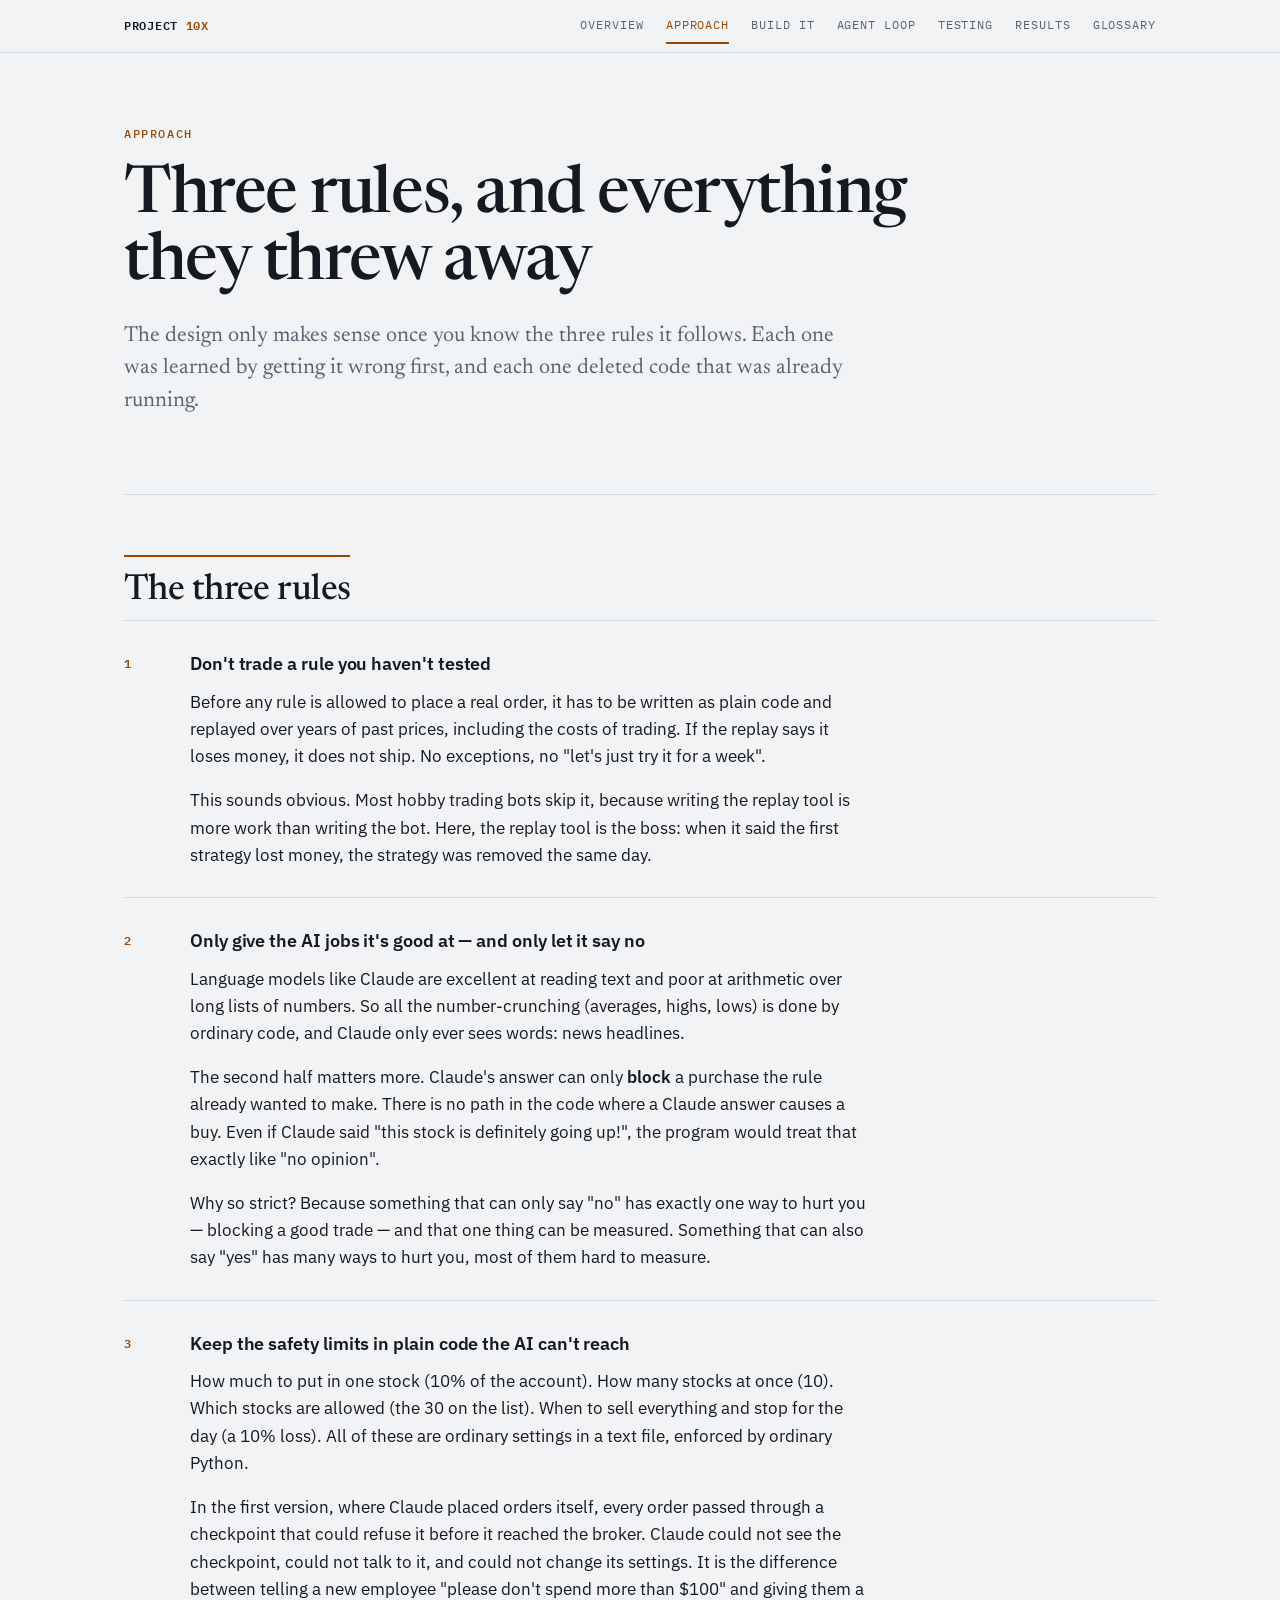
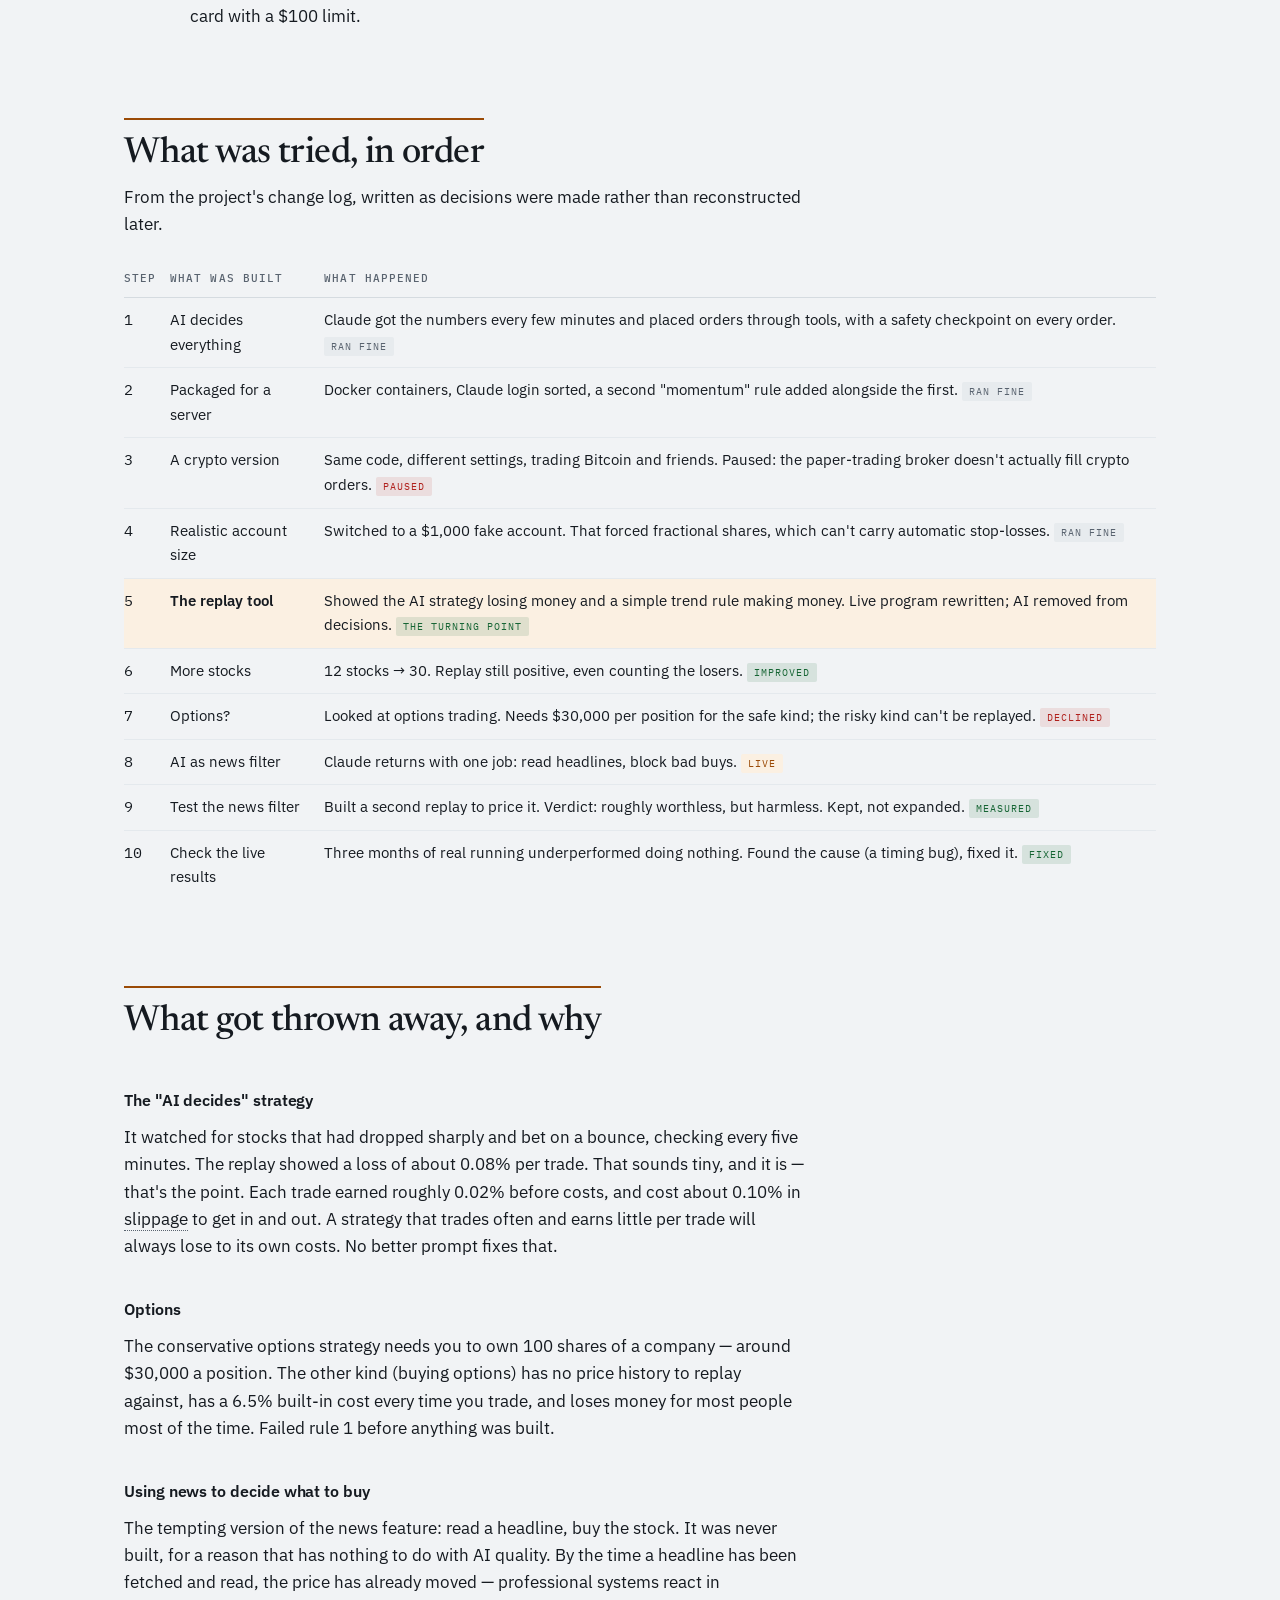
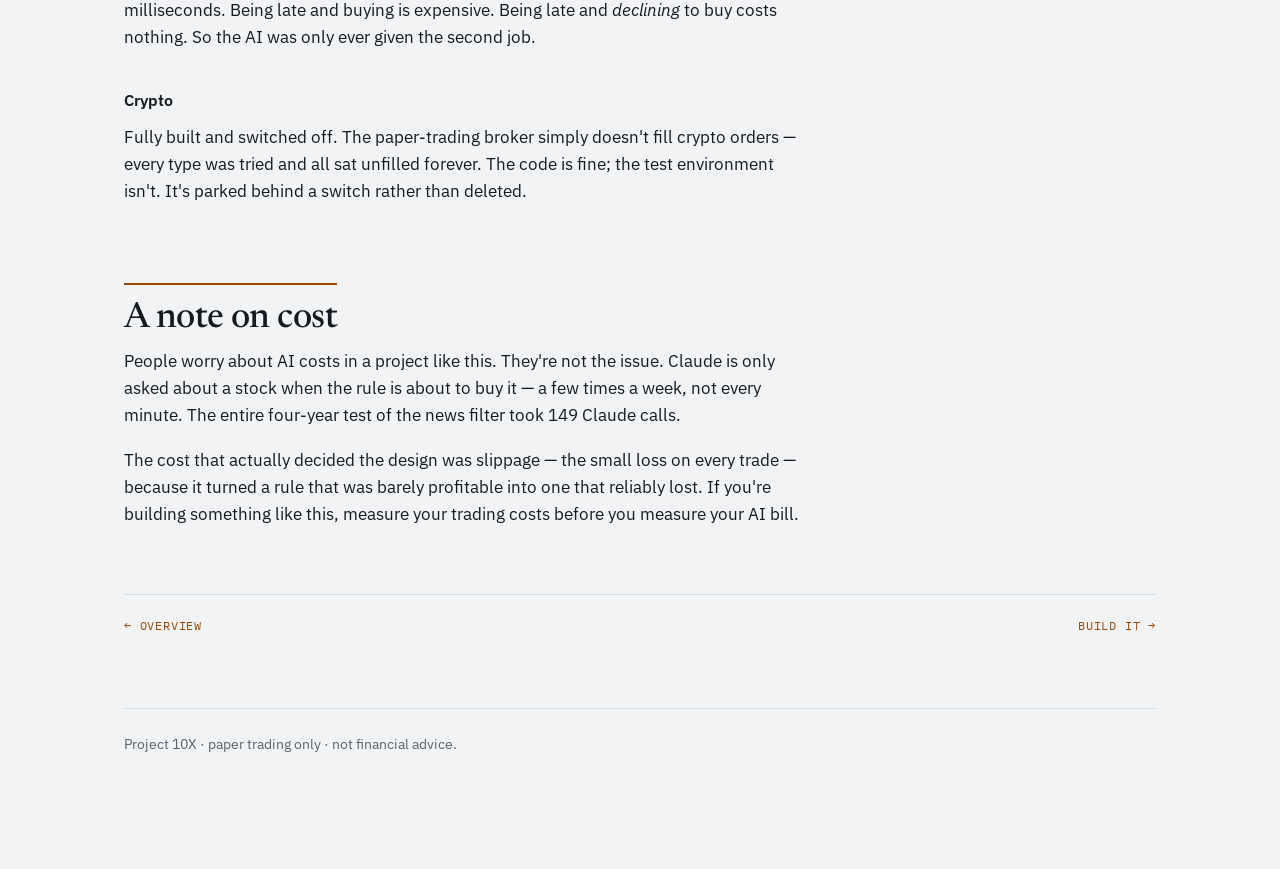
==== commit e2f3155a: "docs: add illustrated guide to ticks and agent loops" ====
--- a/docs/approach.html
+++ b/docs/approach.html
@@ -16,6 +16,7 @@
   <a class="nl" href="index.html">Overview</a>
   <a class="nl" href="approach.html" aria-current="page">Approach</a>
   <a class="nl" href="design.html">Build it</a>
+  <a class="nl" href="agent-loop.html">Agent loop</a>
   <a class="nl" href="evals.html">Testing</a>
   <a class="nl" href="results.html">Results</a>
   <a class="nl" href="glossary.html">Glossary</a>
--- a/docs/assets/site.css
+++ b/docs/assets/site.css
@@ -609,3 +609,22 @@
 dl.gl dd { margin: 4px 0 0; color: var(--text); }
 dl.gl dd .eg { color: var(--muted); font-size: .9rem; display: block; margin-top: 3px; }
 @media (max-width: 620px) { .step { grid-template-columns: 1fr; gap: 6px; } }
+
+/* Exported Drawpro lessons: preserve diagram colors in either site theme. */
+.agent-guide section { scroll-margin-top: 90px; }
+.diagram-image {
+  display: block;
+  background: #fff;
+  border: 1px solid var(--line);
+  border-radius: 3px;
+  padding: 16px;
+  box-shadow: var(--shadow);
+  cursor: zoom-in;
+}
+.diagram-image img { display: block; width: 100%; height: auto; }
+.diagram-downloads { display: block; margin-top: 8px; }
+.source-link { color: var(--muted); font-size: .875rem; }
+@media (max-width: 620px) {
+  .diagram-image { padding: 4px; }
+  .agent-guide section { scroll-margin-top: 130px; }
+}
